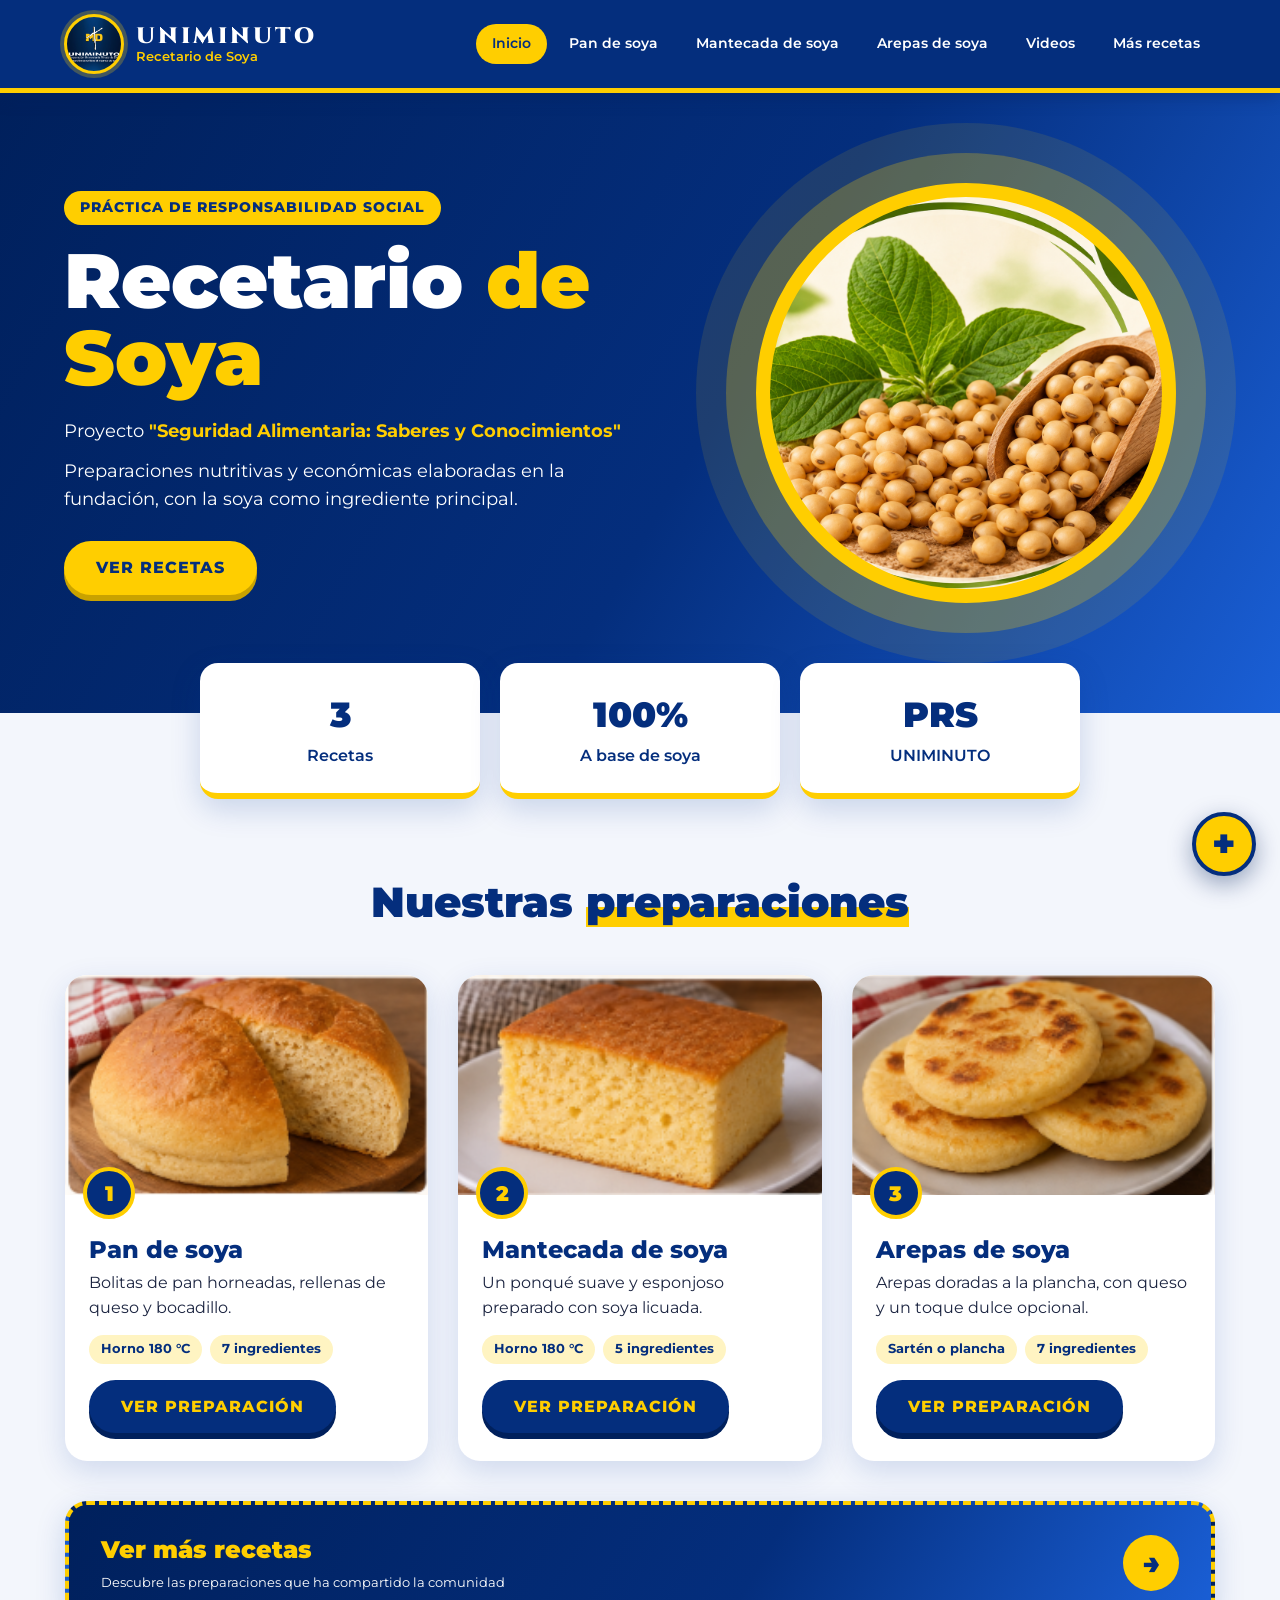
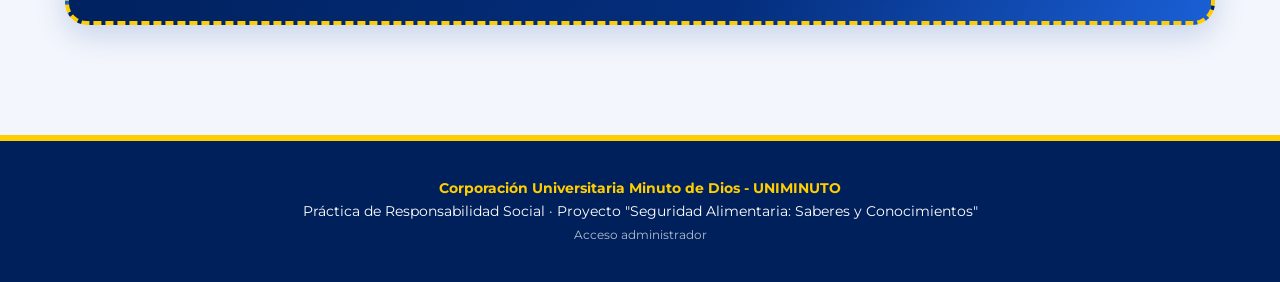
==== index.html @ 67967d99 "Add files via upload" ====
<!DOCTYPE html>
<html lang="es">
<head>
    <meta charset="UTF-8">
    <meta name="viewport" content="width=device-width, initial-scale=1.0">
    <title>Recetario de Soya - UNIMINUTO</title>
    <link rel="preconnect" href="https://fonts.googleapis.com">
    <link href="https://fonts.googleapis.com/css2?family=Cinzel:wght@700;900&family=Montserrat:wght@400;600;800;900&display=swap" rel="stylesheet">
    <link rel="stylesheet" href="pagina.css">
</head>
<body>

    <header class="barra">
        <a class="marca" href="index.html">
            <span class="marca-logo" role="img" aria-label="Logo UNIMINUTO"></span>
            <span class="marca-texto">
                <strong>UNIMINUTO</strong>
                <small>Recetario de Soya</small>
            </span>
        </a>
        <nav class="menu">
            <a href="index.html" class="activo">Inicio</a>
            
            <a href="pan-de-soya.html" class="">Pan de soya</a>
            
            <a href="mantecada-de-soya.html" class="">Mantecada de soya</a>
            
            <a href="arepas-de-soya.html" class="">Arepas de soya</a>
            
            <a href="videos.html">Videos</a>
            <a href="recetas.html">Más recetas</a>
        </nav>
    </header>

    

    <section class="portada">
        <div class="portada-contenido">
            <span class="etiqueta">Práctica de Responsabilidad Social</span>
            <h1>Recetario <span class="resaltado">de Soya</span></h1>
            <p class="portada-proyecto">Proyecto <strong>"Seguridad Alimentaria: Saberes y Conocimientos"</strong></p>
            <p>Preparaciones nutritivas y económicas elaboradas en la fundación, con la soya como ingrediente principal.</p>
            <a class="boton" href="#recetas">Ver recetas</a>
        </div>
        <div class="portada-circulo"></div>
    </section>

    <section class="info">
        <div class="info-item">
            <span class="info-numero">3</span>
            <span>Recetas</span>
        </div>
        <div class="info-item">
            <span class="info-numero">100%</span>
            <span>A base de soya</span>
        </div>
        <div class="info-item">
            <span class="info-numero">PRS</span>
            <span>UNIMINUTO</span>
        </div>
    </section>

    <section id="recetas" class="recetas">
        <h2 class="titulo-seccion">Nuestras <span>preparaciones</span></h2>
        <div class="tarjetas">
            
            <article class="tarjeta">
                <div class="tarjeta-imagen img-pan-de-soya">
                    <span class="tarjeta-numero">1</span>
                </div>
                <div class="tarjeta-cuerpo">
                    <h3>Pan de soya</h3>
                    <p>Bolitas de pan horneadas, rellenas de queso y bocadillo.</p>
                    <ul class="datos">
                        <li>Horno 180 °C</li>
                        <li>7 ingredientes</li>
                    </ul>
                    <a class="boton boton-azul" href="pan-de-soya.html">Ver preparación</a>
                </div>
            </article>
            
            <article class="tarjeta">
                <div class="tarjeta-imagen img-mantecada-de-soya">
                    <span class="tarjeta-numero">2</span>
                </div>
                <div class="tarjeta-cuerpo">
                    <h3>Mantecada de soya</h3>
                    <p>Un ponqué suave y esponjoso preparado con soya licuada.</p>
                    <ul class="datos">
                        <li>Horno 180 °C</li>
                        <li>5 ingredientes</li>
                    </ul>
                    <a class="boton boton-azul" href="mantecada-de-soya.html">Ver preparación</a>
                </div>
            </article>
            
            <article class="tarjeta">
                <div class="tarjeta-imagen img-arepas-de-soya">
                    <span class="tarjeta-numero">3</span>
                </div>
                <div class="tarjeta-cuerpo">
                    <h3>Arepas de soya</h3>
                    <p>Arepas doradas a la plancha, con queso y un toque dulce opcional.</p>
                    <ul class="datos">
                        <li>Sartén o plancha</li>
                        <li>7 ingredientes</li>
                    </ul>
                    <a class="boton boton-azul" href="arepas-de-soya.html">Ver preparación</a>
                </div>
            </article>
            
        </div>

        <a class="ver-mas" href="recetas.html">
            <span class="ver-mas-texto">
                <strong>Ver más recetas</strong>
                <small>Descubre las preparaciones que ha compartido la comunidad</small>
            </span>
            <span class="ver-mas-flecha" aria-hidden="true">&rarr;</span>
        </a>
    </section>

    

    <a class="boton-mas" href="agregar.html" title="Agregar una receta" aria-label="Agregar una receta">+</a>

    <footer class="pie">
        <p><strong>Corporación Universitaria Minuto de Dios - UNIMINUTO</strong></p>
        <p>Práctica de Responsabilidad Social · Proyecto "Seguridad Alimentaria: Saberes y Conocimientos"</p>
        <p><a href="login.html" style="opacity:.7;font-size:.85em">Acceso administrador</a></p>
    </footer>

</body>
</html>
---- pagina.css ----
:root {
    --azul: #042e7d;
    --azul-oscuro: #00205c;
    --azul-claro: #1a5fd6;
    --amarillo: #FFCE00;
    --amarillo-fuerte: #FFD300;
    --blanco: #ffffff;
    --gris: #f3f6fc;
    --texto: #1b2440;
}

* {
    margin: 0;
    padding: 0;
    box-sizing: border-box;
}

html {
    scroll-behavior: smooth;
}

[hidden] {
    display: none !important;
}

body {
    font-family: "Montserrat", Arial, sans-serif;
    background: var(--gris);
    color: var(--texto);
    line-height: 1.6;
}

a {
    text-decoration: none;
    color: inherit;
}

/* Imágenes de cada preparación (carpeta imagenes/) */
.img-pan-de-soya {
    background-image: url("imagenes/pan_soya.png"), linear-gradient(135deg, var(--amarillo), #f39c12);
}

.img-mantecada-de-soya {
    background-image: url("imagenes/mantecada_soya.png"), linear-gradient(135deg, var(--azul-claro), var(--azul));
}

.img-arepas-de-soya {
    background-image: url("imagenes/arepa_de_soya.png"), linear-gradient(135deg, var(--amarillo-fuerte), var(--azul));
}

.img-pan-de-soya,
.img-mantecada-de-soya,
.img-arepas-de-soya {
    background-size: cover;
    background-position: center;
}

/* Barra superior */
.barra {
    position: sticky;
    top: 0;
    z-index: 10;
    display: flex;
    justify-content: space-between;
    align-items: center;
    flex-wrap: wrap;
    gap: 12px;
    padding: 14px 5%;
    background: var(--azul);
    border-bottom: 5px solid var(--amarillo);
    box-shadow: 0 4px 16px rgba(0, 32, 92, 0.35);
}

.marca {
    display: flex;
    align-items: center;
    gap: 12px;
    color: var(--blanco);
}

.marca-logo {
    width: 60px;
    height: 60px;
    border-radius: 50%;
    border: 3px solid var(--amarillo);
    background: url("imagenes/uniminuto.jpg") center 45% / 130%, var(--azul-oscuro);
    box-shadow: 0 0 0 4px rgba(255, 206, 0, 0.25);
}

.marca-texto {
    display: flex;
    flex-direction: column;
    line-height: 1.1;
}

.marca-texto strong {
    font-family: "Trajan Pro", "Trajan Pro 3", "Trajan", "Cinzel", serif;
    font-weight: 900;
    font-size: 1.4rem;
    letter-spacing: 3px;
}

.marca-texto small {
    color: var(--amarillo);
    font-weight: 600;
}

.menu {
    display: flex;
    flex-wrap: wrap;
    gap: 6px;
}

.menu a {
    padding: 8px 16px;
    border-radius: 30px;
    color: var(--blanco);
    font-weight: 600;
    font-size: 0.9rem;
    transition: background 0.2s, color 0.2s;
}

.menu a:hover,
.menu a.activo {
    background: var(--amarillo);
    color: var(--azul);
}

/* Portada */
.portada {
    position: relative;
    overflow: hidden;
    display: flex;
    align-items: center;
    justify-content: space-between;
    gap: 40px;
    padding: 90px 5% 110px;
    background: linear-gradient(120deg, var(--azul-oscuro) 0%, var(--azul) 55%, var(--azul-claro) 100%);
    color: var(--blanco);
}

.portada-contenido {
    position: relative;
    z-index: 2;
    max-width: 680px;
}

.portada-circulo {
    flex-shrink: 0;
    width: 420px;
    height: 420px;
    margin-right: 40px;
    border-radius: 50%;
    border: 14px solid var(--amarillo);
    background: url("imagenes/portada.png") center / cover, var(--amarillo);
    box-shadow: 0 0 0 30px rgba(255, 206, 0, 0.25), 0 0 0 60px rgba(255, 206, 0, 0.1);
}

.etiqueta {
    display: inline-block;
    padding: 6px 16px;
    margin-bottom: 18px;
    border-radius: 30px;
    background: var(--amarillo);
    color: var(--azul);
    font-weight: 800;
    font-size: 0.85rem;
    text-transform: uppercase;
    letter-spacing: 1px;
}

.portada h1 {
    font-size: clamp(2.6rem, 7vw, 4.8rem);
    font-weight: 900;
    line-height: 1;
    margin-bottom: 20px;
}

.resaltado {
    color: var(--amarillo);
}

.portada p {
    font-size: 1.1rem;
    margin-bottom: 12px;
    max-width: 560px;
}

.portada-proyecto strong {
    color: var(--amarillo);
}

/* Botones */
.boton {
    display: inline-block;
    margin-top: 16px;
    padding: 14px 32px;
    border-radius: 40px;
    background: var(--amarillo);
    color: var(--azul);
    font-weight: 800;
    text-transform: uppercase;
    letter-spacing: 1px;
    box-shadow: 0 6px 0 #c9a200;
    transition: transform 0.15s, box-shadow 0.15s;
}

.boton:hover {
    transform: translateY(3px);
    box-shadow: 0 3px 0 #c9a200;
}

.boton-azul {
    background: var(--azul);
    color: var(--amarillo);
    box-shadow: 0 6px 0 var(--azul-oscuro);
}

.boton-azul:hover {
    box-shadow: 0 3px 0 var(--azul-oscuro);
}

/* Franja de datos */
.info {
    display: flex;
    justify-content: center;
    flex-wrap: wrap;
    gap: 20px;
    margin: -50px 5% 0;
    position: relative;
    z-index: 3;
}

.info-item {
    flex: 1 1 200px;
    max-width: 280px;
    padding: 24px;
    border-radius: 18px;
    background: var(--blanco);
    border-bottom: 6px solid var(--amarillo);
    box-shadow: 0 10px 30px rgba(0, 54, 152, 0.18);
    text-align: center;
    font-weight: 600;
    color: var(--azul);
}

.info-numero {
    display: block;
    font-size: 2.2rem;
    font-weight: 900;
}

/* Recetas */
.recetas,
.otras {
    padding: 70px 5%;
}

.titulo-seccion {
    text-align: center;
    font-size: clamp(1.8rem, 4vw, 2.6rem);
    font-weight: 900;
    color: var(--azul);
    margin-bottom: 40px;
}

.titulo-seccion span {
    background: linear-gradient(transparent 60%, var(--amarillo) 60%);
}

.tarjetas {
    display: grid;
    grid-template-columns: repeat(auto-fit, minmax(280px, 1fr));
    gap: 30px;
    max-width: 1150px;
    margin: 0 auto;
}

.tarjeta {
    overflow: hidden;
    border-radius: 22px;
    background: var(--blanco);
    box-shadow: 0 10px 30px rgba(0, 54, 152, 0.15);
    transition: transform 0.25s, box-shadow 0.25s;
}

.tarjeta:hover {
    transform: translateY(-8px);
    box-shadow: 0 18px 40px rgba(0, 54, 152, 0.28);
}

.tarjeta-imagen {
    position: relative;
    height: 220px;
}

.tarjeta-numero {
    position: absolute;
    left: 18px;
    bottom: -24px;
    display: grid;
    place-items: center;
    width: 52px;
    height: 52px;
    border-radius: 50%;
    background: var(--azul);
    color: var(--amarillo);
    border: 4px solid var(--amarillo);
    font-weight: 900;
    font-size: 1.3rem;
}

.tarjeta-cuerpo {
    padding: 36px 24px 28px;
}

.tarjeta-cuerpo h3 {
    font-size: 1.5rem;
    font-weight: 800;
    color: var(--azul);
}

.datos {
    display: flex;
    flex-wrap: wrap;
    gap: 8px;
    margin-top: 14px;
    list-style: none;
}

.datos li {
    padding: 4px 12px;
    border-radius: 20px;
    background: #fff4c2;
    color: var(--azul);
    font-size: 0.8rem;
    font-weight: 700;
}

.datos-claro li {
    background: var(--amarillo);
}

/* Detalle de receta */
.detalle-portada {
    min-height: 380px;
    display: flex;
    align-items: flex-end;
}

.detalle-capa {
    width: 100%;
    padding: 60px 5% 40px;
    background: linear-gradient(transparent, rgba(0, 32, 92, 0.95) 60%);
    color: var(--blanco);
}

.volver {
    display: inline-block;
    margin-bottom: 12px;
    color: var(--amarillo);
    font-weight: 700;
}

.volver:hover {
    text-decoration: underline;
}

.detalle-capa h1 {
    font-size: clamp(2.2rem, 6vw, 3.8rem);
    font-weight: 900;
    line-height: 1.1;
}

.detalle {
    display: grid;
    grid-template-columns: minmax(260px, 1fr) 2fr;
    gap: 36px;
    max-width: 1150px;
    margin: 50px auto 0;
    padding: 0 5%;
}

.ingredientes {
    align-self: start;
    position: sticky;
    top: 110px;
    padding: 30px;
    border-radius: 22px;
    background: var(--azul);
    color: var(--blanco);
    box-shadow: 0 12px 30px rgba(0, 54, 152, 0.3);
}

.ingredientes h2,
.preparacion h2 {
    font-size: 1.6rem;
    font-weight: 900;
    margin-bottom: 20px;
}

.ingredientes h2 {
    color: var(--amarillo);
}

.ingredientes ul {
    list-style: none;
}

.ingredientes li {
    position: relative;
    padding: 10px 0 10px 28px;
    border-bottom: 1px dashed rgba(255, 255, 255, 0.25);
}

.ingredientes li::before {
    content: "";
    position: absolute;
    left: 0;
    top: 17px;
    width: 12px;
    height: 12px;
    border-radius: 50%;
    background: var(--amarillo);
}

.preparacion {
    padding: 30px;
    border-radius: 22px;
    background: var(--blanco);
    box-shadow: 0 12px 30px rgba(0, 54, 152, 0.12);
}

.preparacion h2 {
    color: var(--azul);
}

.preparacion ol {
    list-style: none;
}

.preparacion li {
    display: flex;
    gap: 18px;
    padding: 16px 0;
    border-bottom: 1px solid #e3e9f5;
}

.paso {
    flex-shrink: 0;
    display: grid;
    place-items: center;
    width: 42px;
    height: 42px;
    border-radius: 50%;
    background: var(--amarillo);
    color: var(--azul);
    font-weight: 900;
}

.nota {
    margin-top: 24px;
    padding: 18px 20px;
    border-left: 6px solid var(--amarillo);
    border-radius: 12px;
    background: #fff8d6;
    color: var(--azul-oscuro);
}

/* Otras recetas */
.otras-lista {
    display: flex;
    flex-wrap: wrap;
    justify-content: center;
    gap: 24px;
}

.otra {
    position: relative;
    flex: 1 1 260px;
    max-width: 360px;
    height: 170px;
    overflow: hidden;
    border-radius: 20px;
    border: 4px solid var(--amarillo);
    display: flex;
    align-items: flex-end;
    transition: transform 0.2s;
}

.otra:hover {
    transform: scale(1.03);
}

.otra span {
    width: 100%;
    padding: 14px 18px;
    background: linear-gradient(transparent, rgba(0, 32, 92, 0.95));
    color: var(--blanco);
    font-weight: 800;
    font-size: 1.2rem;
}

/* Pie de página */
.pie {
    margin-top: 40px;
    padding: 36px 5%;
    background: var(--azul-oscuro);
    border-top: 6px solid var(--amarillo);
    color: var(--blanco);
    text-align: center;
    font-size: 0.9rem;
}

.pie strong {
    color: var(--amarillo);
}

/* ============================================================
   Recetas de la comunidad
   ============================================================ */

/* Imagen de una receta de la comunidad (la pone el JavaScript) */
.img-comunidad {
    background-image: linear-gradient(135deg, var(--amarillo), var(--azul));
    background-size: cover;
    background-position: center;
}

/* Caja "Ver más recetas" debajo de las tarjetas */
.ver-mas {
    display: flex;
    align-items: center;
    justify-content: space-between;
    gap: 20px;
    max-width: 1150px;
    margin: 40px auto 0;
    padding: 26px 32px;
    border-radius: 22px;
    border: 4px dashed var(--amarillo);
    background: linear-gradient(120deg, var(--azul-oscuro), var(--azul) 60%, var(--azul-claro));
    color: var(--blanco);
    box-shadow: 0 10px 30px rgba(0, 54, 152, 0.18);
    transition: transform 0.25s, box-shadow 0.25s;
}

.ver-mas:hover {
    transform: translateY(-4px);
    box-shadow: 0 18px 40px rgba(0, 54, 152, 0.28);
}

.ver-mas-texto strong {
    display: block;
    font-size: 1.5rem;
    font-weight: 900;
    color: var(--amarillo);
}

.ver-mas-flecha {
    flex-shrink: 0;
    display: grid;
    place-items: center;
    width: 56px;
    height: 56px;
    border-radius: 50%;
    background: var(--amarillo);
    color: var(--azul);
    font-size: 1.8rem;
    font-weight: 900;
    transition: transform 0.25s;
}

.ver-mas:hover .ver-mas-flecha {
    transform: translateX(6px);
}

/* Botón flotante "+" para agregar recetas */
.boton-mas {
    position: fixed;
    right: 24px;
    bottom: 24px;
    z-index: 20;
    display: grid;
    place-items: center;
    width: 64px;
    height: 64px;
    border-radius: 50%;
    background: var(--amarillo);
    color: var(--azul);
    border: 4px solid var(--azul);
    font-size: 2.4rem;
    font-weight: 900;
    line-height: 1;
    box-shadow: 0 8px 24px rgba(0, 32, 92, 0.4);
    transition: transform 0.2s;
}

.boton-mas:hover {
    transform: scale(1.1) rotate(90deg);
}

/* Subtítulos y mensajes en la página de todas las recetas */
.subtitulo-seccion {
    max-width: 1150px;
    margin: 0 auto 24px;
    font-size: 1.4rem;
    font-weight: 900;
    color: var(--azul);
}

.subtitulo-seccion + .tarjetas {
    margin-bottom: 60px;
}

.estado {
    grid-column: 1 / -1;
    max-width: 1150px;
    margin: 0 auto;
    padding: 30px;
    border-radius: 22px;
    background: var(--blanco);
    text-align: center;
    color: var(--azul);
    font-weight: 600;
    box-shadow: 0 10px 30px rgba(0, 54, 152, 0.1);
}

.estado .boton {
    margin-top: 18px;
}

/* Formulario para agregar recetas */
.agregar {
    display: grid;
    grid-template-columns: 2fr minmax(260px, 1fr);
    gap: 36px;
    max-width: 1150px;
    margin: 0 auto;
}

.formulario {
    padding: 30px;
    border-radius: 22px;
    background: var(--blanco);
    box-shadow: 0 12px 30px rgba(0, 54, 152, 0.12);
}

.pasos-indicador {
    display: flex;
    gap: 10px;
    margin-bottom: 28px;
    list-style: none;
}

.pasos-indicador li {
    flex: 1;
    padding: 10px;
    border-radius: 14px;
    background: var(--gris);
    color: #8a94ad;
    text-align: center;
    font-weight: 800;
    font-size: 0.85rem;
}

.pasos-indicador li.actual {
    background: var(--amarillo);
    color: var(--azul);
}

.pasos-indicador li.hecho {
    background: var(--azul);
    color: var(--amarillo);
}

.etapa h2 {
    font-size: 1.6rem;
    font-weight: 900;
    color: var(--azul);
    margin-bottom: 6px;
}

.etapa-ayuda {
    margin-bottom: 20px;
    color: #5a6582;
}

.campo {
    display: block;
    margin-bottom: 18px;
    font-weight: 700;
    color: var(--azul);
}

.campo input,
.campo textarea,
.fila-agregar input,
.fila-agregar textarea {
    display: block;
    width: 100%;
    margin-top: 6px;
    padding: 12px 16px;
    border: 2px solid #d5deef;
    border-radius: 14px;
    font: inherit;
    font-weight: 400;
    color: var(--texto);
    background: var(--blanco);
}

.campo input:focus,
.campo textarea:focus,
.fila-agregar input:focus,
.fila-agregar textarea:focus {
    outline: none;
    border-color: var(--azul-claro);
}

.fila-agregar {
    display: flex;
    gap: 10px;
    align-items: flex-end;
    margin-bottom: 18px;
}

.fila-agregar input,
.fila-agregar textarea {
    margin-top: 0;
}

.fila-agregar .boton {
    margin-top: 0;
    flex-shrink: 0;
}

.boton-secundario {
    background: var(--gris);
    color: var(--azul);
    box-shadow: 0 6px 0 #d5deef;
}

.boton-secundario:hover {
    box-shadow: 0 3px 0 #d5deef;
}

.botones-etapa {
    display: flex;
    justify-content: space-between;
    flex-wrap: wrap;
    gap: 12px;
    margin-top: 24px;
}

.boton:disabled {
    opacity: 0.5;
    cursor: not-allowed;
    transform: none;
}

button.boton {
    border: none;
    font: inherit;
    font-weight: 800;
    cursor: pointer;
}

/* Botón para quitar un ingrediente o un paso */
.quitar {
    flex-shrink: 0;
    margin-left: auto;
    width: 30px;
    height: 30px;
    border: none;
    border-radius: 50%;
    background: rgba(255, 255, 255, 0.15);
    color: inherit;
    font-weight: 900;
    cursor: pointer;
}

.quitar:hover {
    background: #e74c3c;
    color: var(--blanco);
}

.ingredientes li.con-quitar {
    display: flex;
    align-items: center;
    gap: 10px;
}

.preparacion li .quitar {
    background: var(--gris);
    color: var(--azul);
}

.vacio {
    opacity: 0.7;
    font-style: italic;
}

.lista-pasos {
    list-style: none;
}

.lista-pasos li {
    display: flex;
    align-items: flex-start;
    gap: 14px;
    padding: 12px 0;
    border-bottom: 1px solid #e3e9f5;
}

/* Imagen */
.opcion-imagen {
    display: flex;
    align-items: center;
    gap: 10px;
    margin-bottom: 18px;
    font-weight: 700;
    color: var(--azul);
    cursor: pointer;
}

.opcion-imagen input {
    width: 20px;
    height: 20px;
}

.vista-previa {
    display: block;
    width: 100%;
    max-height: 320px;
    object-fit: cover;
    margin-top: 14px;
    border-radius: 16px;
    border: 4px solid var(--amarillo);
}

.alerta {
    margin-top: 16px;
    padding: 14px 18px;
    border-radius: 12px;
    font-weight: 600;
}

.alerta-info {
    background: #e6efff;
    color: var(--azul);
}

.alerta-ok {
    background: #e3f7e8;
    color: #1e7a3a;
}

.alerta-error {
    background: #fde8e6;
    color: #b0281a;
}

@media (max-width: 800px) {
    .agregar {
        grid-template-columns: 1fr;
    }

    .fila-agregar {
        flex-direction: column;
        align-items: stretch;
    }

    .ver-mas {
        padding: 22px;
    }

    .ver-mas-texto strong {
        font-size: 1.2rem;
    }
}

@media (max-width: 800px) {
    .detalle {
        grid-template-columns: 1fr;
    }

    .ingredientes {
        position: static;
    }

    .portada {
        flex-direction: column-reverse;
        text-align: center;
    }

    .portada p {
        margin-left: auto;
        margin-right: auto;
    }

    .portada-circulo {
        width: 240px;
        height: 240px;
        margin-right: 0;
        border-width: 10px;
    }

    .barra {
        justify-content: center;
    }

    .menu {
        justify-content: center;
    }
}

/* Contraseña con botón mostrar/ocultar y enlace de recuperación */
.clave-caja {
    display: flex;
    gap: 8px;
    align-items: center;
    margin: 6px 0 14px;
}

.clave-caja input {
    flex: 1;
    margin-top: 0;
    padding: 12px 16px;
    border: 2px solid #d5deef;
    border-radius: 14px;
    font: inherit;
}

.clave-caja input:focus {
    outline: none;
    border-color: var(--azul-claro);
}

.clave-caja .boton {
    padding: 10px 16px;
    white-space: nowrap;
}

.enlace-boton {
    display: block;
    margin: 0 0 14px;
    padding: 0;
    border: 0;
    background: none;
    color: var(--azul-claro);
    font: inherit;
    font-weight: 600;
    text-decoration: underline;
    cursor: pointer;
}

label.campo[for="clave"] {
    margin-bottom: 0;
}

/* Solicitudes pendientes */
.solicitud h3 { color: var(--azul); margin-bottom: 6px; }
.solicitud h4 { margin: 16px 0 6px; color: var(--azul); }
.solicitud-lista { margin-left: 22px; }
.solicitud-lista li { margin-bottom: 4px; }

/* Videos de YouTube (miniatura liviana; el video se carga al pulsar) */
.video-miniatura {
    position: relative;
    display: block;
    width: 100%;
    aspect-ratio: 16 / 9;
    padding: 0;
    border: 0;
    background: #0b1f4d center / cover no-repeat;
    cursor: pointer;
}

.video-miniatura::after {
    content: "▶";
    position: absolute;
    inset: 0;
    margin: auto;
    width: 64px;
    height: 64px;
    display: grid;
    place-items: center;
    padding-left: 4px;
    border-radius: 50%;
    background: rgba(255, 206, 0, 0.95);
    color: var(--azul);
    font-size: 26px;
}

.video-caja iframe {
    display: block;
    width: 100%;
    aspect-ratio: 16 / 9;
    border: 0;
}
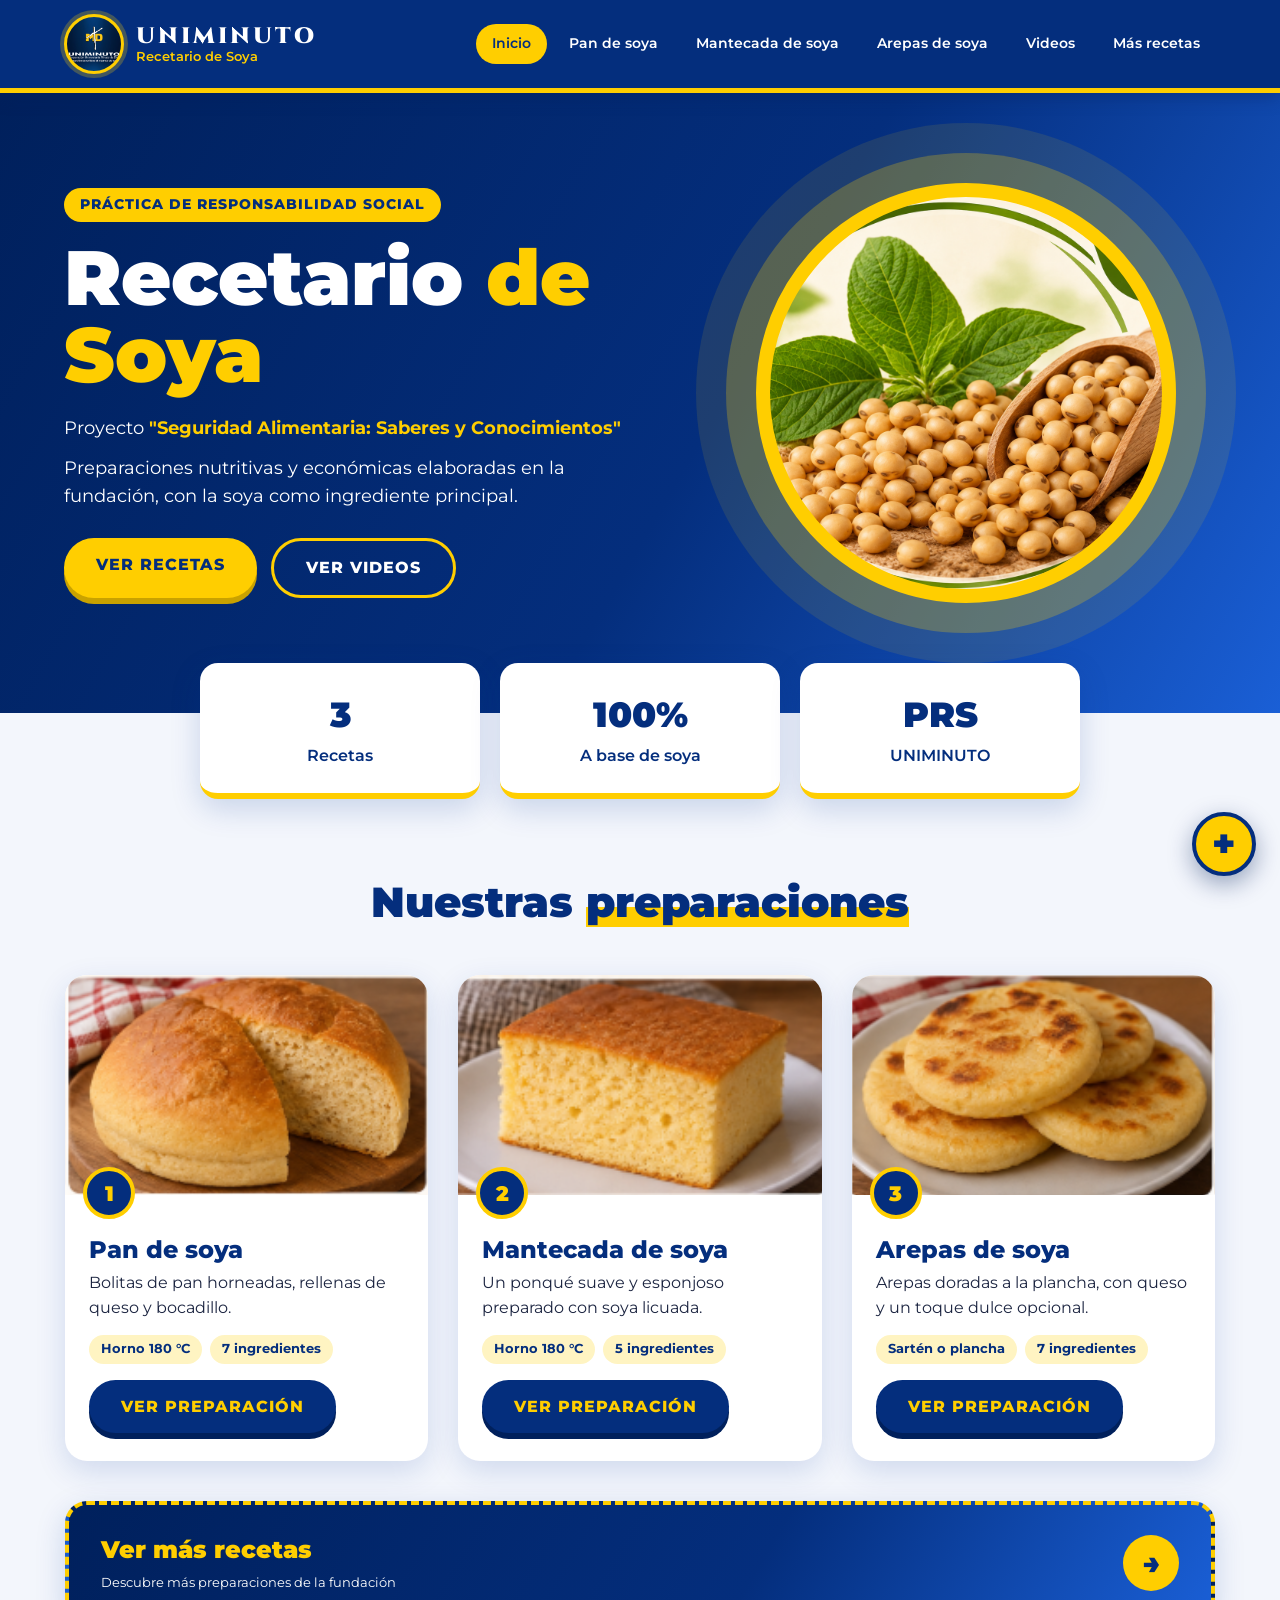
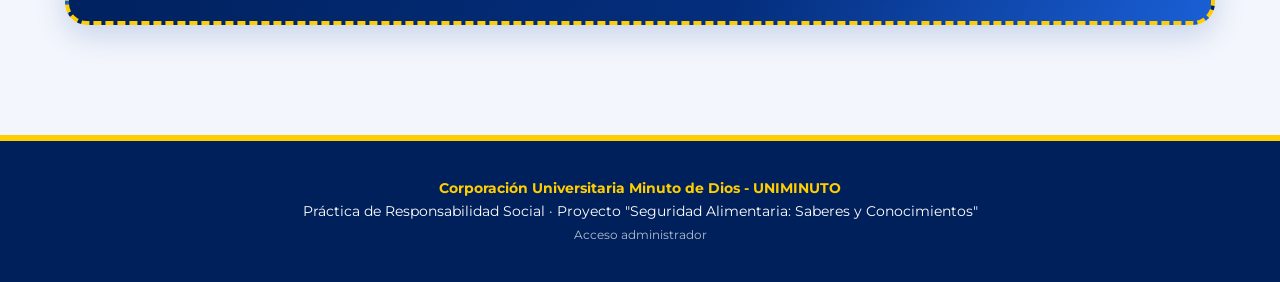
==== commit e0338b59: "Add files via upload" ====
--- a/index.html
+++ b/index.html
@@ -40,7 +40,10 @@
             <h1>Recetario <span class="resaltado">de Soya</span></h1>
             <p class="portada-proyecto">Proyecto <strong>"Seguridad Alimentaria: Saberes y Conocimientos"</strong></p>
             <p>Preparaciones nutritivas y económicas elaboradas en la fundación, con la soya como ingrediente principal.</p>
-            <a class="boton" href="#recetas">Ver recetas</a>
+            <div class="portada-botones">
+                <a class="boton" href="#recetas">Ver recetas</a>
+                <a class="boton boton-claro" href="videos.html">Ver videos</a>
+            </div>
         </div>
         <div class="portada-circulo"></div>
     </section>
@@ -114,7 +117,7 @@
         <a class="ver-mas" href="recetas.html">
             <span class="ver-mas-texto">
                 <strong>Ver más recetas</strong>
-                <small>Descubre las preparaciones que ha compartido la comunidad</small>
+                <small>Descubre más preparaciones de la fundación</small>
             </span>
             <span class="ver-mas-flecha" aria-hidden="true">&rarr;</span>
         </a>
@@ -122,7 +125,7 @@
 
     
 
-    <a class="boton-mas" href="agregar.html" title="Agregar una receta" aria-label="Agregar una receta">+</a>
+    <a class="boton-mas" href="agregar.html" title="Agregar o proponer una receta" aria-label="Agregar o proponer una receta">+</a>
 
     <footer class="pie">
         <p><strong>Corporación Universitaria Minuto de Dios - UNIMINUTO</strong></p>
--- a/pagina.css
+++ b/pagina.css
@@ -997,3 +997,38 @@
     aspect-ratio: 16 / 9;
     border: 0;
 }
+
+/* Portada: dos botones juntos */
+.portada-botones {
+    display: flex;
+    flex-wrap: wrap;
+    gap: 14px;
+}
+
+.boton-claro {
+    background: transparent;
+    color: var(--blanco);
+    border: 3px solid var(--amarillo);
+    box-shadow: none;
+}
+
+.boton-claro:hover {
+    background: var(--amarillo);
+    color: var(--azul);
+}
+
+/* Arreglos para pantallas pequeñas */
+.clave-caja input {
+    min-width: 0;
+}
+
+@media (max-width: 480px) {
+    .menu {
+        gap: 2px 4px;
+    }
+
+    .menu a {
+        padding: 8px 11px;
+        font-size: 14px;
+    }
+}
